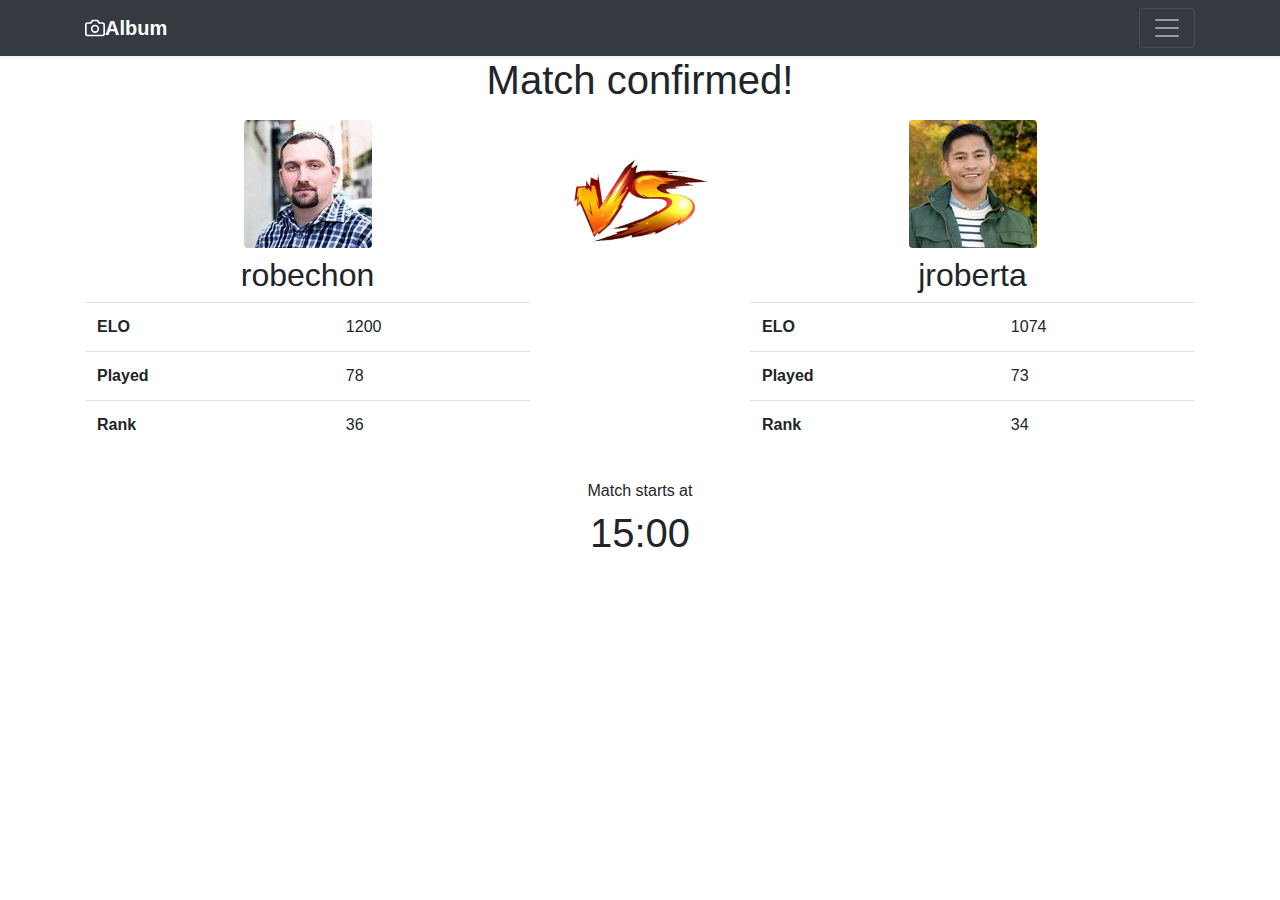
==== demo/confirmation.html @ aae8ebf9 "added avatars and versus image, added confirmation page" ====
<!doctype html>
<html lang="en">
  <head>
    <meta charset="utf-8">
    <meta name="viewport" content="width=device-width, initial-scale=1">
    <meta name="description" content="">
    <meta name="author" content="Mark Otto, Jacob Thornton, and Bootstrap contributors">
    <meta name="generator" content="Hugo 0.104.2">
    <title>Album example · Bootstrap v5.2</title>

    <link rel="stylesheet" href="https://cdn.jsdelivr.net/npm/bootstrap@4.3.1/dist/css/bootstrap.min.css" integrity="sha384-ggOyR0iXCbMQv3Xipma34MD+dH/1fQ784/j6cY/iJTQUOhcWr7x9JvoRxT2MZw1T" crossorigin="anonymous">

    <link rel="canonical" href="https://getbootstrap.com/docs/5.2/examples/album/">

<link href="../assets/dist/css/bootstrap.min.css" rel="stylesheet">

    <style>
      .bd-placeholder-img {
        font-size: 1.125rem;
        text-anchor: middle;
        -webkit-user-select: none;
        -moz-user-select: none;
        user-select: none;
      }

      @media (min-width: 768px) {
        .bd-placeholder-img-lg {
          font-size: 3.5rem;
        }
      }

      .b-example-divider {
        height: 3rem;
        background-color: rgba(0, 0, 0, .1);
        border: solid rgba(0, 0, 0, .15);
        border-width: 1px 0;
        box-shadow: inset 0 .5em 1.5em rgba(0, 0, 0, .1), inset 0 .125em .5em rgba(0, 0, 0, .15);
      }

      .b-example-vr {
        flex-shrink: 0;
        width: 1.5rem;
        height: 100vh;
      }

      .bi {
        vertical-align: -.125em;
        fill: currentColor;
      }

      .nav-scroller {
        position: relative;
        z-index: 2;
        height: 2.75rem;
        overflow-y: hidden;
      }

      .nav-scroller .nav {
        display: flex;
        flex-wrap: nowrap;
        padding-bottom: 1rem;
        margin-top: -1px;
        overflow-x: auto;
        text-align: center;
        white-space: nowrap;
        -webkit-overflow-scrolling: touch;
      }
    </style>


  </head>
  <body>

<header>
  <div class="collapse bg-dark" id="navbarHeader">
    <div class="container">
      <div class="row">
        <div class="col-sm-8 col-md-7 py-4">
          <h4 class="text-white">About</h4>
          <p class="text-muted">Add some information about the album below, the author, or any other background context. Make it a few sentences long so folks can pick up some informative tidbits. Then, link them off to some social networking sites or contact information.</p>
        </div>
        <div class="col-sm-4 offset-md-1 py-4">
          <h4 class="text-white">Contact</h4>
          <ul class="list-unstyled">
            <li><a href="#" class="text-white">Follow on Twitter</a></li>
            <li><a href="#" class="text-white">Like on Facebook</a></li>
            <li><a href="#" class="text-white">Email me</a></li>
          </ul>
        </div>
      </div>
    </div>
  </div>
  <div class="navbar navbar-dark bg-dark shadow-sm">
    <div class="container">
      <a href="#" class="navbar-brand d-flex align-items-center">
        <svg xmlns="http://www.w3.org/2000/svg" width="20" height="20" fill="none" stroke="currentColor" stroke-linecap="round" stroke-linejoin="round" stroke-width="2" aria-hidden="true" class="me-2" viewBox="0 0 24 24"><path d="M23 19a2 2 0 0 1-2 2H3a2 2 0 0 1-2-2V8a2 2 0 0 1 2-2h4l2-3h6l2 3h4a2 2 0 0 1 2 2z"/><circle cx="12" cy="13" r="4"/></svg>
        <strong>Album</strong>
      </a>
      <button class="navbar-toggler" type="button" data-bs-toggle="collapse" data-bs-target="#navbarHeader" aria-controls="navbarHeader" aria-expanded="false" aria-label="Toggle navigation">
        <span class="navbar-toggler-icon"></span>
      </button>
    </div>
  </div>
</header>

<main>
	<div class="container text-center full-screen">
		<div class="row">
			<div class="col-12 mt-6 mb-6">
				<h1>Match confirmed!</h1>
			</div>
			<div class="col-5 mt-2">
			  <img src="./img/avatars/29.jpg" class="rounded float-start" alt="..." class="">
			  <table class="table mt-2">
				<tbody class="text-left mt-2">
				<h2 class="mt-2">robechon</h2>
				  <tr>
					<th scope="row">ELO</th>
					<td>1200</td>
				  </tr>
				  <tr>
					<th scope="row">Played</th>
					<td>78</td>
				  </tr>
				  <tr>
					<th scope="row">Rank</th>
					<td>36</td>
				  </tr>
				</tbody>
			  </table>
			</div>
			<div class="col-2 mt-2">
				<img src="./img/vs.png" style="width: 100%;" alt="..." class="">
			</div>
			<div class="col-5 mt-2">
				<img src="./img/avatars/4.jpg" class="rounded float-start" alt="..." class="">
				<table class="table mt-2">
					<!-- <thead>
						<tr>
							<th scope="col">ELO</th>
							<th scope="col">First</th>
						</tr>
					</thead> -->
					<tbody class="text-left mt-2">
						<h2 class="mt-2">jroberta</h2>
						<tr>
							<th scope="row">ELO</th>
							<td>1074</td>
						</tr>
						<tr>
							<th scope="row">Played</th>
							<td>73</td>
						</tr>
						<tr>
							<th scope="row">Rank</th>
							<td>34</td>
						</tr>
					</tbody>
				</table>
			</div>
		</div>
		<div class="row">
			<div class="col-12 mt-2">
				<h6 class="mt-2">Match starts at</h6>
				<h1 class="mt-2">15:00</h1>
			</div>
		</div>
	</div>
</main>

    <script src="../assets/dist/js/bootstrap.bundle.min.js"></script>


  </body>
</html>
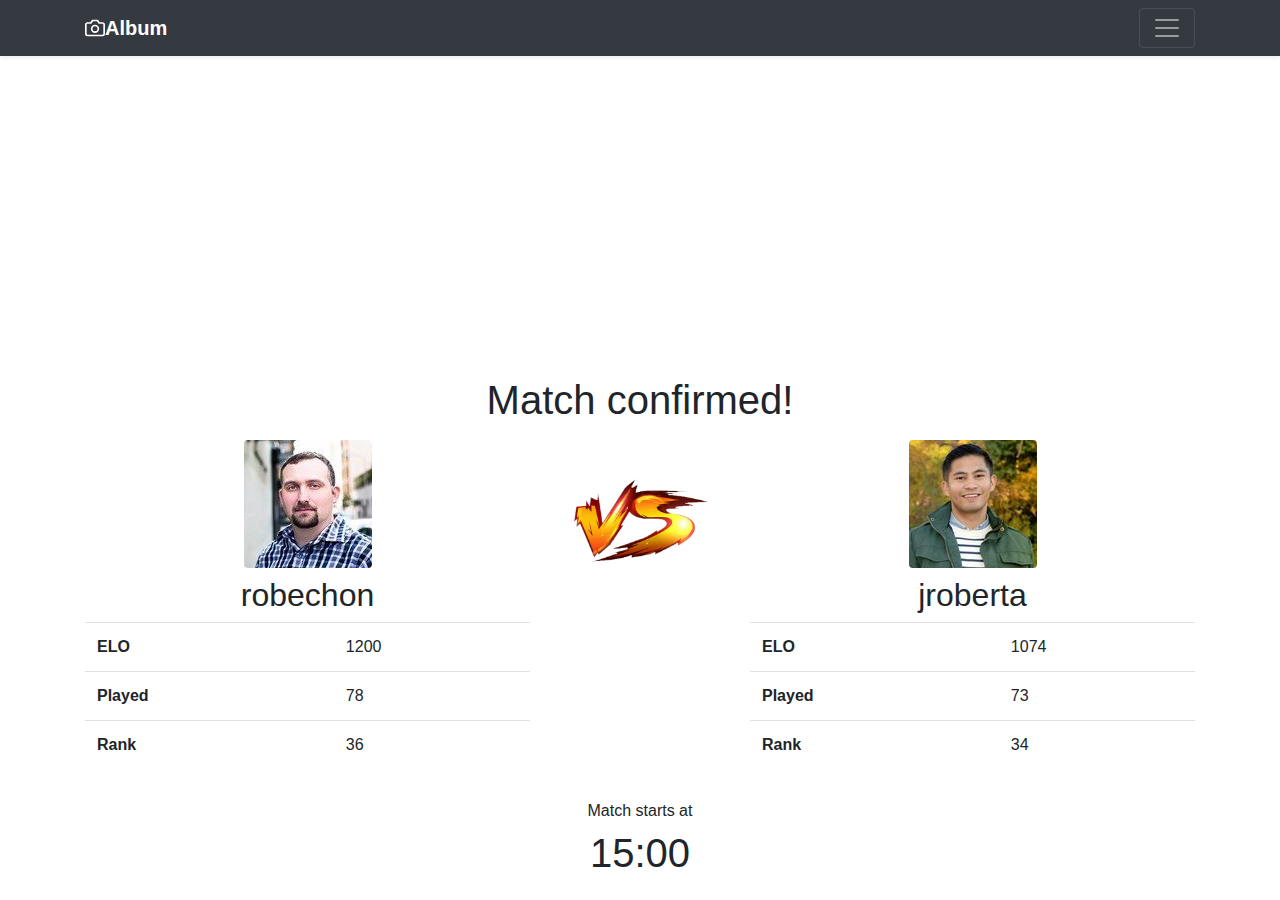
==== commit b55a3d36: "confirmation.html final" ====
--- a/demo/confirmation.html
+++ b/demo/confirmation.html
@@ -13,6 +13,7 @@
     <link rel="canonical" href="https://getbootstrap.com/docs/5.2/examples/album/">
 
 <link href="../assets/dist/css/bootstrap.min.css" rel="stylesheet">
+<link href="./confirmation.css" rel="stylesheet">
 
     <style>
       .bd-placeholder-img {
--- a/demo/confirmation.css
+++ b/demo/confirmation.css
@@ -0,0 +1,3 @@
+.full-screen {
+	margin-top: 25%;
+  }
